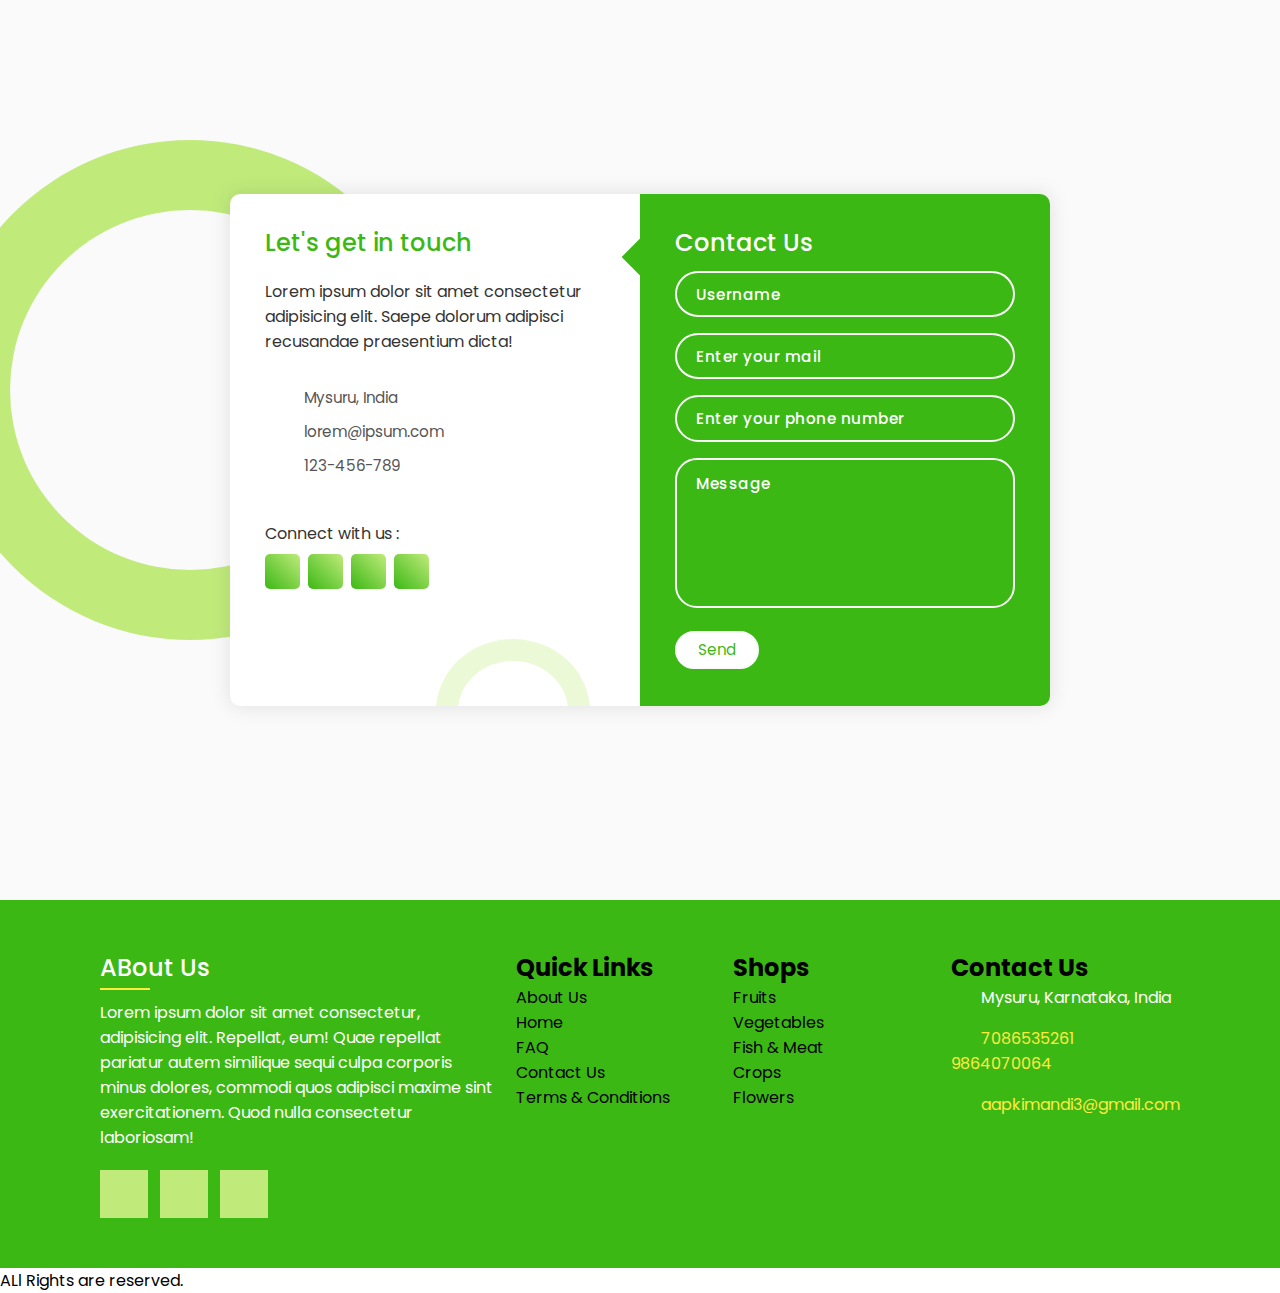
==== ContactUs.html @ e1f03564 "Add files via upload" ====
<!DOCTYPE html>
<html lang="en">
  <head>
    <meta charset="UTF-8" />
    <meta name="viewport" content="width=device-width, initial-scale=1.0" />
    <title>Contact Form</title>
    <link rel="stylesheet" href="contact.css" />
    <link rel="stylesheet" href="styles.css">
    <script
      src="https://kit.fontawesome.com/64d58efce2.js"
      crossorigin="anonymous"
    ></script>
  </head>
  <body>
    <div class="container">
      <span class="big-circle"></span>
      <img src="img/shape.png" class="square" alt="" />
      <div class="form">
        <div class="contact-info">
          <h3 class="title">Let's get in touch</h3>
          <p class="text">
            Lorem ipsum dolor sit amet consectetur adipisicing elit. Saepe
            dolorum adipisci recusandae praesentium dicta!
          </p>

          <div class="info">
            <div class="information">
              <img src="img/location.png" class="icon" alt="" />
              <p>Mysuru, India</p>
            </div>
            <div class="information">
              <img src="img/email.png" class="icon" alt="" />
              <p>lorem@ipsum.com</p>
            </div>
            <div class="information">
              <img src="img/phone.png" class="icon" alt="" />
              <p>123-456-789</p>
            </div>
          </div>

          <div class="social-media">
            <p>Connect with us :</p>
            <div class="social-icons">
              <a href="#">
                <i class="fab fa-facebook-f"></i>
              </a>
              <a href="#">
                <i class="fab fa-twitter"></i>
              </a>
              <a href="#">
                <i class="fab fa-instagram"></i>
              </a>
              <a href="#">
                <i class="fab fa-linkedin-in"></i>
              </a>
            </div>
          </div>
        </div>

        <div class="contact-form">
          <span class="circle one"></span>
          <span class="circle two"></span>

          <form action="mail.php" autocomplete="off">
            <h3 class="title">Contact Us</h3>
            <div class="input-container">
              <input type="text" name="name" placeholder="Username" class="input" />
              <!-- <label for="username">Username</label>
              <span>Username</span> -->
            </div>
            <div class="input-container">
              <input type="email" name="email" placeholder="Enter your mail" class="input" />
              <!-- <label for="">Email</label>
              <span>Email</span> -->
            </div>
            <div class="input-container">
              <input type="tel" name="mobile" placeholder="Enter your phone number" class="input" />
              <!-- <label for="">Phone</label>
              <span>Phone</span> -->
            </div>
            <div class="input-container textarea">
              <textarea name="message" placeholder="Message" class="input"></textarea>
              <!-- <label for="">Message</label>
              <span>Message</span> -->
            </div>
            <input type="submit" value="Send" class="btn" />
          </form>
        </div>
      </div>
    </div>

    <!-- footer -->
  <footer>
    <div class="footer-container">
      <div class="sec about us">
        <h2>ABout Us</h2>
      <p>
        Lorem ipsum dolor sit amet consectetur, adipisicing elit. Repellat, eum! Quae repellat pariatur autem similique sequi culpa corporis minus dolores, commodi quos adipisci maxime sint exercitationem. Quod nulla consectetur laboriosam!
      </p>
      <ul class="sci">
        <li><a href=""><i class="fab fa-facebook-f"></i></a></li>
        <li><a href=""><i class="fab fa-facebook-f"></i></a></li>
        <li><a href=""><i class="fab fa-facebook-f"></i></a></li>
      </ul>
      </div>
      <div class="sec-quicklinks">
        <h2>Quick Links</h2>
        <ul>
          <li><a href=""></a>About Us</li>
          <li><a href=""></a>Home</li>
          <li><a href=""></a>FAQ</li>
          <li><a href=""></a>Contact Us</li>
          <li><a href=""></a>Terms & Conditions</li>
        </ul>
      </div>
      <div class="sec-quicklinks">
        <h2>Shops</h2>
        <ul>
          <li><a href=""></a>Fruits</li>
          <li><a href=""></a>Vegetables</li>
          <li><a href=""></a>Fish & Meat</li>
          <li><a href=""></a>Crops</li>
          <li><a href=""></a>Flowers</li>
        </ul>
      </div>
      <div class="sec-contact">
        <h2>Contact Us</h2>
        <ul class="info">
          <li>
            <span></span>
            <span>
              Mysuru, Karnataka, India
            </span>
          </li>
          <li>
            <span>
            </span>
            
            <p><a href="#">7086535261</a></p>
            <a href="#">9864070064</a>
          </li>
          <li>
            <span></span>
            <p><a href="mailto:me@gmail.com">aapkimandi3@gmail.com</a></p>
          </li>
        </ul>
      </div>
    </div>
  </footer>
  <div class="copyright">
    <p>ALl Rights are reserved.</p>
  </div>
    <script src="login.js"></script>
  </body>
</html>
---- contact.css ----
@import url("https://fonts.googleapis.com/css2?family=Poppins:wght@100;200;300;400;500;600;700;800&display=swap");

* {
  margin: 0;
  padding: 0;
  box-sizing: border-box;
}

body,
input,
textarea {
  font-family: "Poppins", sans-serif;
}

.container {
  position: relative;
  width: 100%;
  min-height: 100vh;
  padding: 2rem;
  background-color: #fafafa;
  overflow: hidden;
  display: flex;
  align-items: center;
  justify-content: center;
}

.form {
  width: 100%;
  max-width: 820px;
  background-color: #fff;
  border-radius: 10px;
  box-shadow: 0 0 20px 1px rgba(0, 0, 0, 0.1);
  z-index: 1000;
  overflow: hidden;
  display: grid;
  grid-template-columns: repeat(2, 1fr);
}

.contact-form {
  background-color: #3cb815;
  position: relative;
}

.circle {
  border-radius: 50%;
  background: linear-gradient(135deg, transparent 20%, #3cb815);
  position: absolute;
}

.circle.one {
  width: 130px;
  height: 130px;
  top: 130px;
  right: -40px;
}

.circle.two {
  width: 80px;
  height: 80px;
  top: 10px;
  right: 30px;
}

.contact-form:before {
  content: "";
  position: absolute;
  width: 26px;
  height: 26px;
  background-color: #3cb815;
  transform: rotate(45deg);
  top: 50px;
  left: -13px;
}

form {
  padding: 2.3rem 2.2rem;
  z-index: 10;
  overflow: hidden;
  position: relative;
}

.title {
  color: #fff;
  font-weight: 500;
  font-size: 1.5rem;
  line-height: 1;
  margin-bottom: 0.7rem;
}

.input-container {
  position: relative;
  margin: 1rem 0;
}

.input {
  width: 100%;
  outline: none;
  border: 2px solid #fafafa;
  background: none;
  padding: 0.6rem 1.2rem;
  color: #fff;
  font-weight: 500;
  font-size: 0.95rem;
  letter-spacing: 0.5px;
  border-radius: 25px;
  transition: 0.3s;
}

textarea.input {
  padding: 0.8rem 1.2rem;
  min-height: 150px;
  border-radius: 22px;
  resize: none;
  overflow-y: auto;
}


.input-container label {
  position: absolute;
  top: 50%;
  left: 15px;
  transform: translateY(-50%);
  padding: 0 0.4rem;
  color: #fafafa;
  font-size: 0.9rem;
  font-weight: 400;
  pointer-events: none;
  z-index: 1000;
  transition: 0.5s;
}

.input-container.textarea label {
  top: 1rem;
  transform: translateY(0);
}

.btn {
  padding: 0.6rem 1.3rem;
  background-color: #fff;
  border: 2px solid #fafafa;
  font-size: 0.95rem;
  color: #3cb815;
  line-height: 1;
  border-radius: 25px;
  outline: none;
  cursor: pointer;
  transition: 0.3s;
  margin: 0;
}

.btn:hover {
  background-color: transparent;
  color: #fff;
}

::placeholder{
    color: #fff;
}

.input-container span {
  position: absolute;
  top: 0;
  left: 25px;
  transform: translateY(-50%);
  font-size: 0.8rem;
  padding: 0 0.4rem;
  color: transparent;
  pointer-events: none;
  z-index: 500;
}

.input-container span:before,
.input-container span:after {
  content: "";
  position: absolute;
  width: 10%;
  opacity: 0;
  transition: 0.3s;
  height: 5px;
  background-color: #3cb815;
  top: 50%;
  transform: translateY(-50%);
}

.input-container span:before {
  left: 50%;
}

.input-container span:after {
  right: 50%;
}

.input-container.focus label {
  top: 0;
  transform: translateY(-50%);
  left: 25px;
  font-size: 0.8rem;
}

.input-container.focus span:before,
.input-container.focus span:after {
  width: 50%;
  opacity: 1;
}

.contact-info {
  padding: 2.3rem 2.2rem;
  position: relative;
}

.contact-info .title {
  color: #3cb815;
}

.text {
  color: #333;
  margin: 1.5rem 0 2rem 0;
}

.information {
  display: flex;
  color: #555;
  margin: 0.7rem 0;
  align-items: center;
  font-size: 0.95rem;
}

.icon {
  width: 28px;
  margin-right: 0.7rem;
}

.social-media {
  padding: 2rem 0 0 0;
}

.social-media p {
  color: #333;
}

.social-icons {
  display: flex;
  margin-top: 0.5rem;
}

.social-icons a {
  width: 35px;
  height: 35px;
  border-radius: 5px;
  background: linear-gradient(45deg, #3cb815, #c0eb7b);
  color: #fff;
  text-align: center;
  line-height: 35px;
  margin-right: 0.5rem;
  transition: 0.3s;
}

.social-icons a:hover {
  transform: scale(1.05);
}

.contact-info:before {
  content: "";
  position: absolute;
  width: 110px;
  height: 100px;
  border: 22px solid #c0eb7b;
  border-radius: 50%;
  bottom: -77px;
  right: 50px;
  opacity: 0.3;
}

.big-circle {
  position: absolute;
  width: 500px;
  height: 500px;
  border-radius: 50%;
  background: linear-gradient(to bottom, #c0eb7b, #c0eb7b);
  bottom: 50%;
  right: 50%;
  transform: translate(-40%, 38%);
}

.big-circle:after {
  content: "";
  position: absolute;
  width: 360px;
  height: 360px;
  background-color: #fafafa;
  border-radius: 50%;
  top: calc(50% - 180px);
  left: calc(50% - 180px);
}

.square {
  position: absolute;
  height: 400px;
  top: 50%;
  left: 50%;
  transform: translate(181%, 11%);
  opacity: 0.2;
}

@media (max-width: 850px) {
  .form {
    grid-template-columns: 1fr;
  }

  .contact-info:before {
    bottom: initial;
    top: -75px;
    right: 65px;
    transform: scale(0.95);
  }

  .contact-form:before {
    top: -13px;
    left: initial;
    right: 70px;
  }

  .square {
    transform: translate(140%, 43%);
    height: 350px;
  }

  .big-circle {
    bottom: 75%;
    transform: scale(0.9) translate(-40%, 30%);
    right: 50%;
  }

  .text {
    margin: 1rem 0 1.5rem 0;
  }

  .social-media {
    padding: 1.5rem 0 0 0;
  }
}

@media (max-width: 480px) {
  .container {
    padding: 1.5rem;
  }

  .contact-info:before {
    display: none;
  }

  .square,
  .big-circle {
    display: none;
  }

  form,
  .contact-info {
    padding: 1.7rem 1.6rem;
  }

  .text,
  .information,
  .social-media p {
    font-size: 0.8rem;
  }

  .title {
    font-size: 1.15rem;
  }

  .social-icons a {
    width: 30px;
    height: 30px;
    line-height: 30px;
  }

  .icon {
    width: 23px;
  }

  .input {
    padding: 0.45rem 1.2rem;
  }

  .btn {
    padding: 0.45rem 1.2rem;
  }
}
---- styles.css ----
@import url('https://fonts.googleapis.com/css2?family=Poppins:wght@100;200;300;400;500;600;700&display=swap');
*{
    font-family: 'Poppins', sans-serif;
    margin: 0;
    padding: 0;
    box-sizing: border-box;
    list-style: none;
    text-decoration: none;
    scroll-padding-top: 2rem;
    scroll-behavior: smooth;
}

:root{
    --green-color: #3cb815;
    --light-green-color: #c0eb7b;
    --orange-color;
    --light-orange-color: #ff7e00;
    --text-color: black;
    --bg-color: #fff;
}

.logo img{
    width: 50px;
    height: 40px;
}


body{
    color: var(--text-color);
}

header{
    position: fixed;
    width: 100%;
    top: 0;
    right: 0;
    z-index: 1000;
    display: flex;
    align-items: end;
    justify-content: space-between;
    background: var(--bg-color);
    box-shadow: 0 18px 11px rgb(14 55 54/15%);
    padding: 15px 10px;
    transition: 0.5s;
}

.logo{
    display: flex;
    align-items: center;
    font-size: 1.1rem;
    font-weight: 600;
    color: var(--text-color);
    column-gap: 0.5rem;
    padding-left: 0%;
}
.navbar{
    display: flex;
    column-gap: 1rem;
}

.navbar a{
    font-size: 1rem;
    font-weight: 500;
    color: var(--text-color);
    padding: 0.5rem 1rem;

}
.navbar a:hover{
    background: var(--green-color);
    border-radius: 5rem;
    color: var(--bg-color);
    transition: background 0.5s;

}

#menu-icon{
    font-size: 24px;
    cursor: pointer;
    z-index: 1001;
    display: none;
}

footer{
    position: relative;
    width: 100%;
    height: auto;
    padding: 50px 100px;
    background: #3cb815;
}

footer .footer-container
{
    width: 100%;
    display: grid;
    grid-template-columns: 2fr 1fr 1fr 1fr;
    grid-gap: 20px;

}

footer .footer-container .sec h2{
    position: relative;
    color: #fff;
    font-weight: 500;
    margin-bottom: 15px;
}

footer .footer-container .sec h2::before{
    content: '';
    position: absolute;
    bottom: -5px;
    left: 0;
    width: 50px;
    height: 2px;
    background: #ffeb3f;
}

footer .footer-container .sec p{
    color: #fff;
}

.sci{
    margin-top: 20px;
    display: grid;
    grid-template-columns: repeat(4, 50px);
    grid-gap: 10px;
}

.sci li {
    list-style: none;
}

.sci li a{
    display: inline-block;
    width: 48px;
    height: 48px;
    background: #c0eb7b;
    display: grid;
    align-content: center;
    justify-content: center;
}

.sci li a:hover{
    background: #c0eb7b;

}

.sci li a .fa{
    color: #fff;
    font-size: 20px;
}

.quicklinks{
    position: relative;

}

.quicklinks li{
list-style: none;
}

.quicklinks li a {
    color: antiquewhite;
    text-decoration: none;
    margin-bottom: 10px;
    display: inline-block;
}

.quicklinks li a:hover{
    color: #3cb815;
}

.info {
    position: relative;
}

.info li{
    display: grid;
    grid-template-columns: 30px 1fr;
    margin-bottom: 16px;
}

.info li span:nth-child(1)
{
    color: #fff;
    font-size: 20px;
}

.info li span{
    color: #fff
}

.info a{
    color: #ffeb3f;
    text-decoration: none;
}

.quicklinks li a:hover{
    color: #3cb815;
}
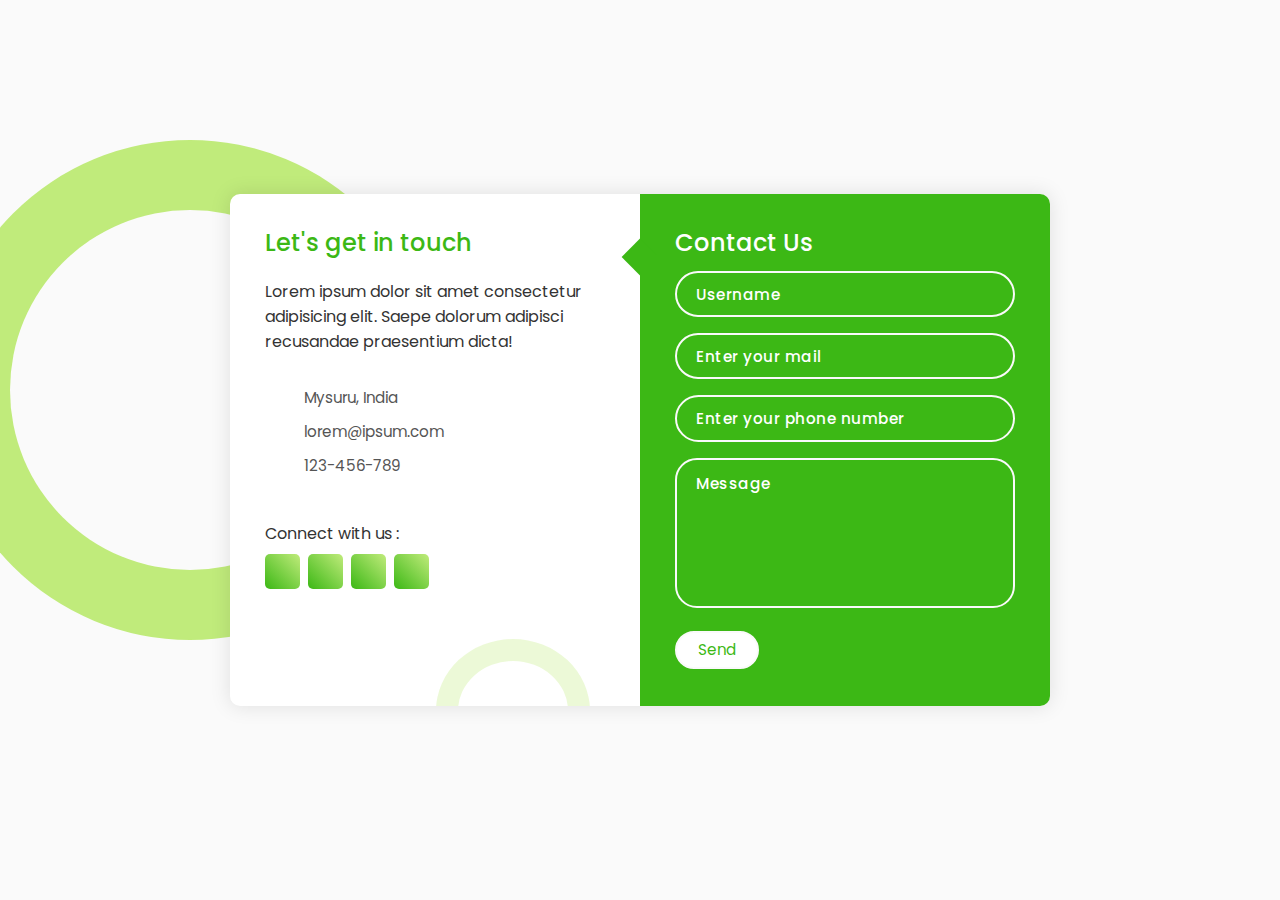
==== commit 7479c0f4: "footer remived" ====
--- a/ContactUs.html
+++ b/ContactUs.html
@@ -90,66 +90,8 @@
     </div>
 
     <!-- footer -->
-  <footer>
-    <div class="footer-container">
-      <div class="sec about us">
-        <h2>ABout Us</h2>
-      <p>
-        Lorem ipsum dolor sit amet consectetur, adipisicing elit. Repellat, eum! Quae repellat pariatur autem similique sequi culpa corporis minus dolores, commodi quos adipisci maxime sint exercitationem. Quod nulla consectetur laboriosam!
-      </p>
-      <ul class="sci">
-        <li><a href=""><i class="fab fa-facebook-f"></i></a></li>
-        <li><a href=""><i class="fab fa-facebook-f"></i></a></li>
-        <li><a href=""><i class="fab fa-facebook-f"></i></a></li>
-      </ul>
-      </div>
-      <div class="sec-quicklinks">
-        <h2>Quick Links</h2>
-        <ul>
-          <li><a href=""></a>About Us</li>
-          <li><a href=""></a>Home</li>
-          <li><a href=""></a>FAQ</li>
-          <li><a href=""></a>Contact Us</li>
-          <li><a href=""></a>Terms & Conditions</li>
-        </ul>
-      </div>
-      <div class="sec-quicklinks">
-        <h2>Shops</h2>
-        <ul>
-          <li><a href=""></a>Fruits</li>
-          <li><a href=""></a>Vegetables</li>
-          <li><a href=""></a>Fish & Meat</li>
-          <li><a href=""></a>Crops</li>
-          <li><a href=""></a>Flowers</li>
-        </ul>
-      </div>
-      <div class="sec-contact">
-        <h2>Contact Us</h2>
-        <ul class="info">
-          <li>
-            <span></span>
-            <span>
-              Mysuru, Karnataka, India
-            </span>
-          </li>
-          <li>
-            <span>
-            </span>
-            
-            <p><a href="#">7086535261</a></p>
-            <a href="#">9864070064</a>
-          </li>
-          <li>
-            <span></span>
-            <p><a href="mailto:me@gmail.com">aapkimandi3@gmail.com</a></p>
-          </li>
-        </ul>
-      </div>
-    </div>
-  </footer>
-  <div class="copyright">
-    <p>ALl Rights are reserved.</p>
-  </div>
+ 
+
     <script src="login.js"></script>
   </body>
 </html>--- a/styles.css
+++ b/styles.css
@@ -80,120 +80,3 @@
     display: none;
 }
 
-footer{
-    position: relative;
-    width: 100%;
-    height: auto;
-    padding: 50px 100px;
-    background: #3cb815;
-}
-
-footer .footer-container
-{
-    width: 100%;
-    display: grid;
-    grid-template-columns: 2fr 1fr 1fr 1fr;
-    grid-gap: 20px;
-
-}
-
-footer .footer-container .sec h2{
-    position: relative;
-    color: #fff;
-    font-weight: 500;
-    margin-bottom: 15px;
-}
-
-footer .footer-container .sec h2::before{
-    content: '';
-    position: absolute;
-    bottom: -5px;
-    left: 0;
-    width: 50px;
-    height: 2px;
-    background: #ffeb3f;
-}
-
-footer .footer-container .sec p{
-    color: #fff;
-}
-
-.sci{
-    margin-top: 20px;
-    display: grid;
-    grid-template-columns: repeat(4, 50px);
-    grid-gap: 10px;
-}
-
-.sci li {
-    list-style: none;
-}
-
-.sci li a{
-    display: inline-block;
-    width: 48px;
-    height: 48px;
-    background: #c0eb7b;
-    display: grid;
-    align-content: center;
-    justify-content: center;
-}
-
-.sci li a:hover{
-    background: #c0eb7b;
-
-}
-
-.sci li a .fa{
-    color: #fff;
-    font-size: 20px;
-}
-
-.quicklinks{
-    position: relative;
-
-}
-
-.quicklinks li{
-list-style: none;
-}
-
-.quicklinks li a {
-    color: antiquewhite;
-    text-decoration: none;
-    margin-bottom: 10px;
-    display: inline-block;
-}
-
-.quicklinks li a:hover{
-    color: #3cb815;
-}
-
-.info {
-    position: relative;
-}
-
-.info li{
-    display: grid;
-    grid-template-columns: 30px 1fr;
-    margin-bottom: 16px;
-}
-
-.info li span:nth-child(1)
-{
-    color: #fff;
-    font-size: 20px;
-}
-
-.info li span{
-    color: #fff
-}
-
-.info a{
-    color: #ffeb3f;
-    text-decoration: none;
-}
-
-.quicklinks li a:hover{
-    color: #3cb815;
-}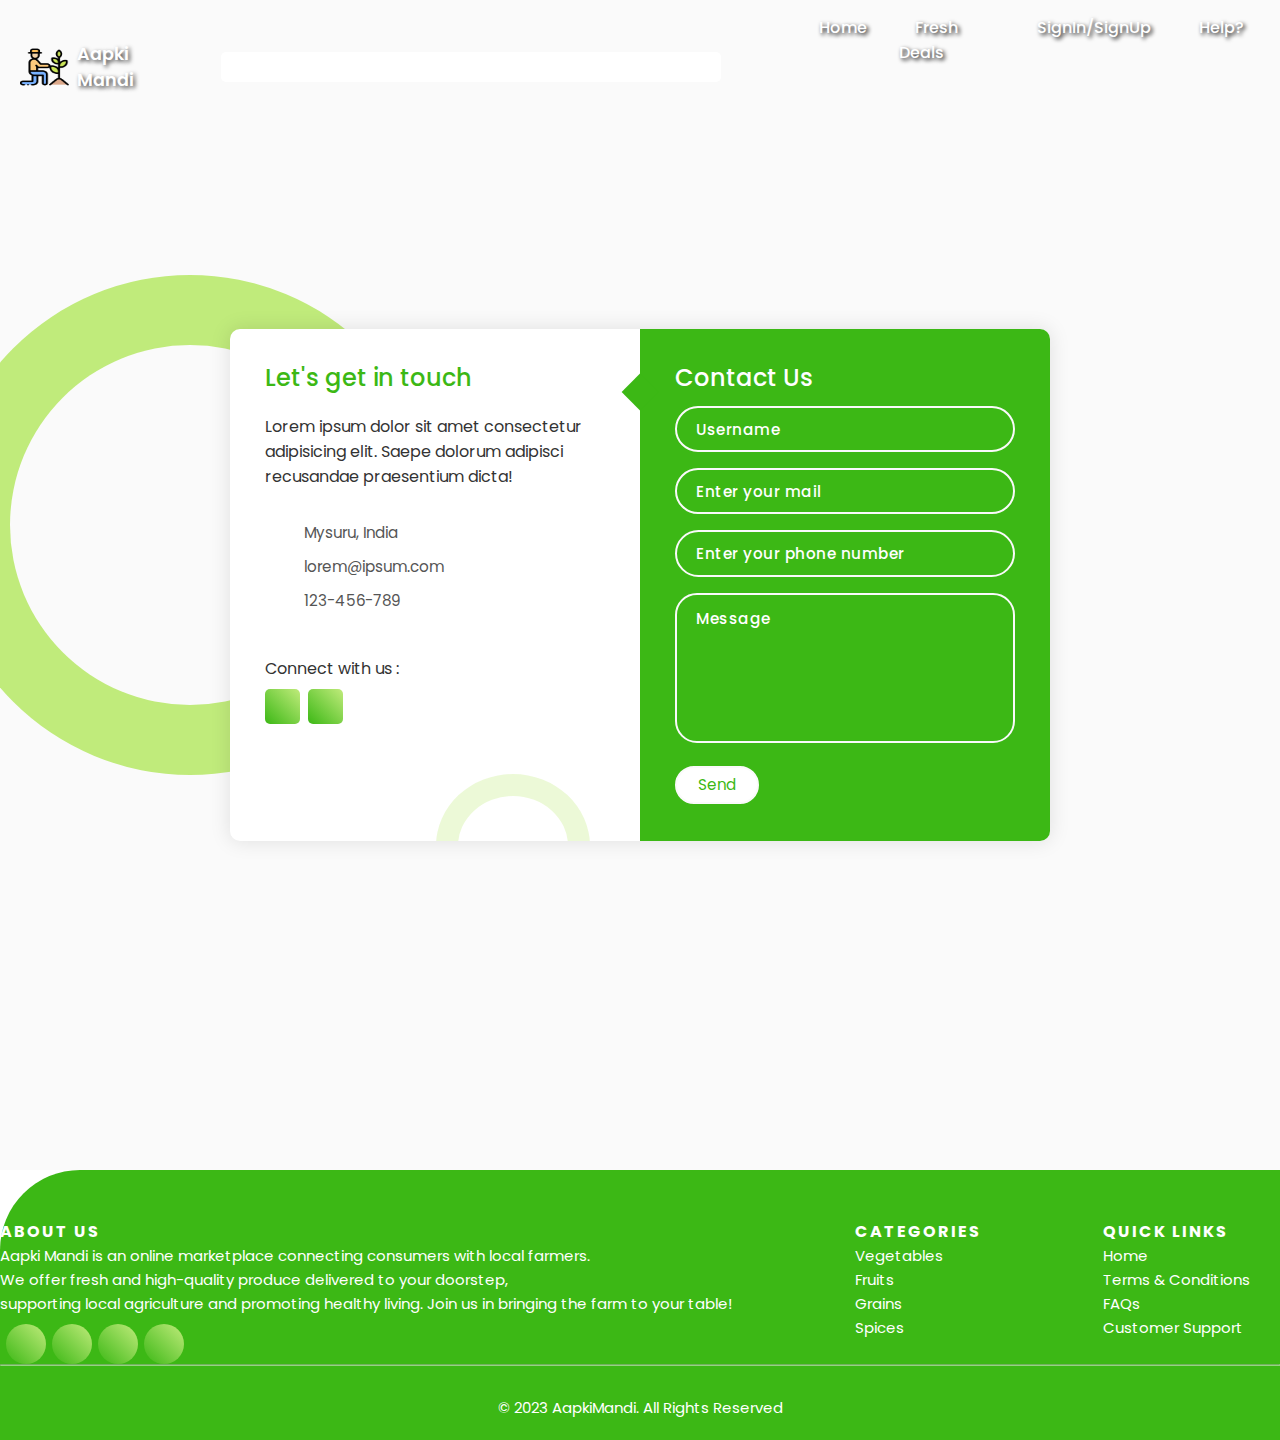
==== commit 6375627a: "fresh edits" ====
--- a/ContactUs.html
+++ b/ContactUs.html
@@ -11,7 +11,34 @@
       crossorigin="anonymous"
     ></script>
   </head>
+
   <body>
+    <!--navbar-->
+    <header>
+      <!--logo-->
+      <a href="index.html" class="logo"><img src="images/colour.png" alt="">Aapki Mandi</a>
+      
+      <!--Nav List-->
+      <ul class="navbar">
+        <li>
+          <form class="search-form">
+            <input type="text" placeholder="Search...">
+            <button type="submit"><i class="fas fa-search"></i></button>
+          </form>
+        </li>
+        <li><a href="index.html" class="home-active">Home</a></li>
+        <li class="dropdown">
+          <a href="#">Fresh Deals</a>
+          <ul class="dropdown-menu">
+            <li><a href="vegetables.html">Vegetables</a></li>
+            <li><a href="#">Fruits</a></li>
+            <li><a href="#">Crops</a></li>
+          </ul>
+        </li>
+        <li><a href="SignIn.html">SignIn/SignUp</a></li>
+        <li><a href="ContactUs.html">Help?</a></li>
+      </ul>
+      </header>
     <div class="container">
       <span class="big-circle"></span>
       <img src="img/shape.png" class="square" alt="" />
@@ -45,13 +72,7 @@
                 <i class="fab fa-facebook-f"></i>
               </a>
               <a href="#">
-                <i class="fab fa-twitter"></i>
-              </a>
-              <a href="#">
-                <i class="fab fa-instagram"></i>
-              </a>
-              <a href="#">
-                <i class="fab fa-linkedin-in"></i>
+                <i class="fab fa-google"></i>
               </a>
             </div>
           </div>
@@ -89,8 +110,45 @@
       </div>
     </div>
 
-    <!-- footer -->
- 
+  <!-- footer -->
+  <footer class="site-footer">
+    <div class="footer-content">
+      <div class="footer-column">
+        <h3>About Us</h3>
+        <p>Aapki Mandi is an online marketplace connecting consumers with local farmers. 
+          <br>We offer fresh and high-quality produce delivered to your doorstep, 
+          <br>supporting local agriculture and promoting healthy living. Join us in bringing the farm to your table!</p>
+        <div class="social-icons">
+          <a href="#" class="facebook"><i class="fab fa-facebook-f"></i></a>
+          <a href="#" class="twitter"><i class="fab fa-twitter"></i></a>
+          <a href="#" class="linkedin"><i class="fab fa-linkedin-in"></i></a>
+          <a href="#" class="dribbble"><i class="fab fa-dribbble"></i></a>
+        </div>
+      </div>
+      <div class="footer-column">
+        <h3>Categories</h3>
+        <ul class="footer-links">
+          <li><a href="#">Vegetables</a></li>
+          <li><a href="#">Fruits</a></li>
+          <li><a href="#">Grains</a></li>
+          <li><a href="#">Spices</a></li>
+        </ul>
+      </div>
+      <div class="footer-column">
+        <h3>Quick Links</h3>
+        <ul class="footer-links">
+          <li><a href="#">Home</a></li>
+          <li><a href="#">Terms & Conditions</a></li>
+          <li><a href="#">FAQs</a></li>
+          <li><a href="#">Customer Support</a></li>
+        </ul>
+      </div>
+    </div>
+    <hr>
+    <div class="footer-bottom">
+      <p>&copy; 2023 AapkiMandi. All Rights Reserved</p>
+    </div>
+  </footer>
 
     <script src="login.js"></script>
   </body>
--- a/contact.css
+++ b/contact.css
@@ -15,7 +15,7 @@
 .container {
   position: relative;
   width: 100%;
-  min-height: 100vh;
+  min-height: 130vh;
   padding: 2rem;
   background-color: #fafafa;
   overflow: hidden;
--- a/styles.css
+++ b/styles.css
@@ -1,82 +1,578 @@
 @import url('https://fonts.googleapis.com/css2?family=Poppins:wght@100;200;300;400;500;600;700&display=swap');
-*{
-    font-family: 'Poppins', sans-serif;
-    margin: 0;
-    padding: 0;
-    box-sizing: border-box;
-    list-style: none;
-    text-decoration: none;
-    scroll-padding-top: 2rem;
-    scroll-behavior: smooth;
-}
-
-:root{
-    --green-color: #3cb815;
-    --light-green-color: #c0eb7b;
-    --orange-color;
-    --light-orange-color: #ff7e00;
-    --text-color: black;
-    --bg-color: #fff;
-}
-
-.logo img{
-    width: 50px;
-    height: 40px;
-}
-
-
-body{
-    color: var(--text-color);
-}
-
-header{
-    position: fixed;
+
+* {
+  font-family: 'Poppins', sans-serif;
+  margin: 0;
+  padding: 0;
+  box-sizing: border-box;
+  list-style: none;
+  text-decoration: none;
+  scroll-padding-top: 2rem;
+  scroll-behavior: smooth;
+}
+
+:root {
+  --green-color: #3cb815;
+  --light-green-color: #c0eb7b;
+  --orange-color;
+  --light-orange-color: #ff7e00;
+  --text-color: black;
+  --bg-color: #fff;
+}
+
+.logo img {
+  width: 50px;
+  height: 40px;
+}
+
+body {
+  color: var(--text-color);
+}
+
+header {
+    position: absolute;
     width: 100%;
     top: 0;
-    right: 0;
-    z-index: 1000;
+    left: 0;
+    z-index: 999;
     display: flex;
-    align-items: end;
+    align-items: center;
     justify-content: space-between;
-    background: var(--bg-color);
-    box-shadow: 0 18px 11px rgb(14 55 54/15%);
-    padding: 15px 10px;
-    transition: 0.5s;
-}
-
-.logo{
+    padding: 15px 20px;
+    transition: 0.5s ease;
+  }
+  
+  .logo {
     display: flex;
     align-items: center;
     font-size: 1.1rem;
     font-weight: 600;
     color: var(--text-color);
     column-gap: 0.5rem;
-    padding-left: 0%;
-}
-.navbar{
+    padding-left: 100;
+    color: #fff;
+    text-shadow: 2px 2px 4px rgba(0, 0, 0, 0.8);
+  }
+  
+  .navbar {
     display: flex;
     column-gap: 1rem;
-}
-
-.navbar a{
+    position: relative;
+    color: #fff;
+  }
+  
+  .navbar a {
     font-size: 1rem;
     font-weight: 500;
     color: var(--text-color);
     padding: 0.5rem 1rem;
-
-}
-.navbar a:hover{
+    color: #fff;
+    text-shadow: 2px 2px 4px rgba(0, 0, 0, 1);
+  }
+  
+  .navbar a:hover {
     background: var(--green-color);
     border-radius: 5rem;
     color: var(--bg-color);
     transition: background 0.5s;
-
-}
-
-#menu-icon{
+  }
+  
+  .dropdown {
+    position: relative;
+  }
+  
+  .dropdown-menu {
+    position: absolute;
+    top: 100%;
+    left: 0;
+    display: none;
+    background: var(--bg-color);
+    padding: 0.5rem 0;
+    z-index: 999;
+  }
+  
+  .dropdown-menu li {
+    display: block;
+  }
+  
+  .dropdown-menu li a {
+    color: var(--text-color);
+    padding: 0.1rem 2rem;
+  }
+  
+  .dropdown-menu li a:hover {
+    background: var(--green-color);
+    color: var(--bg-color);
+  }
+  
+  .dropdown:hover .dropdown-menu {
+    display: block;
+  }
+
+  .search-form {
+    display: flex;
+    align-items: center;
+  }
+  
+  .search-form input {
+    width: 500px;
+    height: 30px;
+    border: none;
+    border-radius: 5px;
+    padding: 5px;
+  }
+  
+  .search-form button {
+    background: none;
+    border: none;
+    color: #fff;
+    cursor: pointer;
+    padding: 3px;
+    width: 30px;
+    height: 30px;
+  }
+  
+  
+  #menu-icon {
     font-size: 24px;
     cursor: pointer;
     z-index: 1001;
     display: none;
-}
-
+  }
+  
+  section{
+    padding: 100px 200px;
+  }
+
+  .home{
+    position: relative;
+    width: 100%;
+    min-height: 100vh;
+    display: flex;
+    justify-content: center;
+    flex-direction: column;
+    background: #7dc966;
+
+  }
+
+  .home::before{
+    z-index: 777;
+    content: '';
+    position: absolute;
+    width: 100%;
+    height: 100%;
+    top: 0;
+    left:0;
+    
+  }
+
+  .home .content{
+z-index: 888;
+color: #fff;
+width: 70%;
+margin-top: 50px;
+display: none;
+  }
+
+  .home .content.active{
+    display: block;
+  }
+
+  .home .content p{
+    margin-bottom: 65px;
+  } 
+
+  .home .content  h1{
+font-size: 4em;
+font-weight: 900;
+text-transform: uppercase;
+letter-spacing: 5px;
+line-height: 75px;
+margin-bottom: 40px;
+  }
+.home .content h1 span{
+  font-size: 1.2em;
+  font-weight: 600;
+}
+
+.home .content a{
+  background: #fff;
+  padding: 15px 35px;
+  color: #3cb815;
+  font-size: 1.1em;
+  font-weight: 500;
+  text-decoration: none;
+  border-radius: 2px;
+}
+
+.home .content a:hover{
+  background: #3cb815;
+  color: #fff;
+}
+
+.home .media-icons{
+  z-index: 888;
+  position: absolute;
+  right: 30px;
+  display: flex;
+  flex-direction: column;
+  transition: 0.5s ease;
+}
+
+.home .media-icons a{
+  color: #fff;
+  font-size: 1.6em;
+  transition: 0.3s ease;
+}
+
+.home .media-icons a:not(:last-child)
+{
+  margin-bottom: 20px;
+}
+
+.home .media-icons a:hover{
+  transform: scale(1.3);
+  color: #7dc966;
+}
+
+.home img{
+  z-index: 0;
+  position: absolute;
+  top: 0;
+  left: 0;
+  width: 100%;
+  height: 100%;
+  object-fit: cover;
+}
+
+.slider-navigation{
+  z-index: 888;
+  position: relative;
+  display: flex;
+  justify-content: center;
+  align-items: center;
+  transform: translateY(80px);
+  margin-bottom: 12px;
+}
+
+.slider-navigation .nav-btn{
+  width: 12px;
+  height: 12px;
+  background: #fff;
+  border-radius: 50%;
+  cursor: pointer;
+  box-shadow: #7dc966;
+  transition: 0.3s ease;
+}
+
+.slider-navigation .nav-btn.active{
+  background: #3cb815;
+}
+
+.slider-navigation .nav-btn:not(:last-child)
+{
+  margin-right: 20px;
+}
+
+.slider-navigation .nav-btn:hover{
+  transform: scale(1.2);
+}
+
+.imgslide{
+position: absolute;
+width: 100%;
+clip-path: circle(0% at 0 50%);
+}
+
+.imgslide.active{
+  clip-path: circle(150% at 0 50%);
+  transition: 2s ease;
+  transition-property: clip-path;
+}
+  
+/* faq */
+.BODY{
+  display: flex;
+  align-items: center;
+  justify-content: center;
+  min-height: 100vh;
+  background: #7dc966;
+  padding: 40px;
+}
+::selection{
+  background: #3cb815;
+  color: #fff;
+}
+.accordion{
+  display: flex;
+  max-width: 1010px;
+  width: 100%;
+  align-items: center;
+  justify-content: space-between;
+  background: #fff;
+  border-radius: 25px;
+  padding: 45px 90px 45px 60px;
+}
+.accordion .image-box{
+  height: 360px;
+  width: 300px;
+}
+.accordion .image-box img{
+  height: 100%;
+  width: 100%;
+  object-fit: contain;
+}
+.accordion .accordion-text{
+  width: 60%;
+}
+.accordion .accordion-text .title{
+  font-size: 35px;
+  font-weight: 600;
+  color: #3cb815;
+  font-family: 'Fira Sans', sans-serif;
+}
+.accordion .accordion-text .faq-text{
+  margin-top: 25px;
+  height: 263px;
+  overflow-y: auto;
+}
+.faq-text::-webkit-scrollbar{
+  display: none;
+}
+.accordion .accordion-text li{
+  list-style: none;
+  cursor: pointer;
+}
+.accordion-text li .question-arrow{
+  display: flex;
+  align-items: center;
+  justify-content: space-between;
+}
+.accordion-text li .question-arrow .question{
+  font-size: 18px;
+  font-weight: 500;
+  color: #595959;
+  transition: all 0.3s ease;
+}
+.accordion-text li .question-arrow .arrow{
+  font-size: 20px;
+  color: #595959;
+  transition: all 0.3s ease;
+}
+.accordion-text li.showAnswer .question-arrow .arrow{
+  transform: rotate(-180deg);
+}
+.accordion-text li:hover .question-arrow .question,
+.accordion-text li:hover .question-arrow .arrow{
+  color: #3cb815;
+}
+.accordion-text li.showAnswer .question-arrow .question,
+.accordion-text li.showAnswer .question-arrow .arrow{
+  color: #3cb815;
+}
+.accordion-text li .line{
+  display: block;
+  height: 2px;
+  width: 100%;
+  margin: 10px 0;
+  background: rgba(0, 0, 0, 0.1);
+}
+.accordion-text li p{
+  width: 92%;
+  font-size: 15px;
+  font-weight: 500;
+  color: #595959;
+  display: none;
+}
+.accordion-text li.showAnswer p{
+  display: block;
+}
+
+@media (max-width: 994px) {
+  body{
+    padding: 40px 20px;
+  }
+  .accordion{
+    max-width: 100%;
+    padding: 45px 60px 45px 60px;
+  }
+  .accordion .image-box{
+    height: 360px;
+    width: 220px;
+  }
+  .accordion .accordion-text{
+    width: 63%;
+  }
+}
+@media (max-width: 820px) {
+  .accordion{
+    flex-direction: column;
+  }
+  .accordion .image-box{
+    height: 360px;
+    width: 300px;
+    background: #3cb815;
+    width: 100%;
+    border-radius: 25px;
+    padding: 30px;
+  }
+  .accordion .accordion-text{
+    width: 100%;
+    margin-top: 30px;
+  }
+}
+@media (max-width: 538px) {
+  .accordion{
+    padding: 25px;
+  }
+  .accordion-text li p{
+    width: 98%;
+  }
+}
+
+
+/* footer */
+
+  
+.site-footer {
+    background-color: #3cb815;
+    color: #fff;
+    border-radius: 5rem 0 0 0;
+    padding: 45px 0 20px;
+    font-size: 15px;
+    line-height: 24px;
+  }
+  
+  .site-footer hr {
+    border-top-color: #fff;
+    opacity: 0.5;
+  }
+  
+  .site-footer hr.small {
+    margin: 20px 0;
+  }
+  
+  .site-footer h3 {
+    color: #fff;
+    font-size: 16px;
+    text-transform: uppercase;
+    margin-top: 5px;
+    letter-spacing: 2px;
+  }
+  
+  .site-footer a {
+    color: #3cb815;
+  }
+  
+  .site-footer a:hover {
+    color: #3366cc;
+    text-decoration: none;
+  }
+  
+  .footer-links {
+    padding-left: 0;
+    list-style: none;
+  }
+  
+  .footer-links li {
+    display: block;
+  }
+  
+  .footer-links a {
+    color: #fff;
+  }
+  
+  .footer-links a:active,
+  .footer-links a:focus,
+  .footer-links a:hover {
+    color: #3366cc;
+    text-decoration: none;
+  }
+  
+  .footer-links.inline li {
+    display: inline-block;
+  }
+  
+  .site-footer .social-icons {
+    text-align: right;
+  }
+  
+  .site-footer .social-icons a {
+    width: 40px;
+    height: 40px;
+    line-height: 40px;
+    margin-left: 6px;
+    margin-right: 0;
+    border-radius: 100%;
+    background-color: #3cb815;
+  }
+  
+  .footer-content {
+    display: flex;
+    justify-content: space-between;
+    align-items: flex-start;
+  }
+  
+  .footer-column {
+    flex: 0 0 auto;
+    margin-right: 30px;
+  }
+  
+  .footer-bottom {
+    margin-top: 30px;
+    text-align: center;
+  }
+  /* responsive */
+  @media (max-width: 768px) {
+    header {
+      flex-direction: column;
+      align-items: flex-start;
+    }
+  
+    .navbar {
+      flex-direction: column;
+    }
+  
+    .navbar a {
+      padding: 0.5rem 0;
+    }
+  
+    #menu-icon {
+      display: block;
+    }
+  
+    .navbar.collapse {
+      display: none;
+    }
+  
+    .navbar.collapse.show {
+      display: block;
+    }
+
+    /* Responsive adjustments */
+
+    @media screen and (max-width: 575px) {
+        .owl-carousel .owl-nav {
+          top: 5%;
+        }
+        
+        .owl-carousel .owl-nav svg {
+          width: 24px;
+          height: 24px;
+        }
+      }
+  @media (max-width: 767px) {
+    .site-footer .footer-content {
+      flex-wrap: wrap;
+    }
+  
+    .footer-column {
+      margin-bottom: 30px;
+      margin-right: 0;
+    }
+  
+    .site-footer .social-icons {
+      text-align: center;
+    }
+  }
+  
